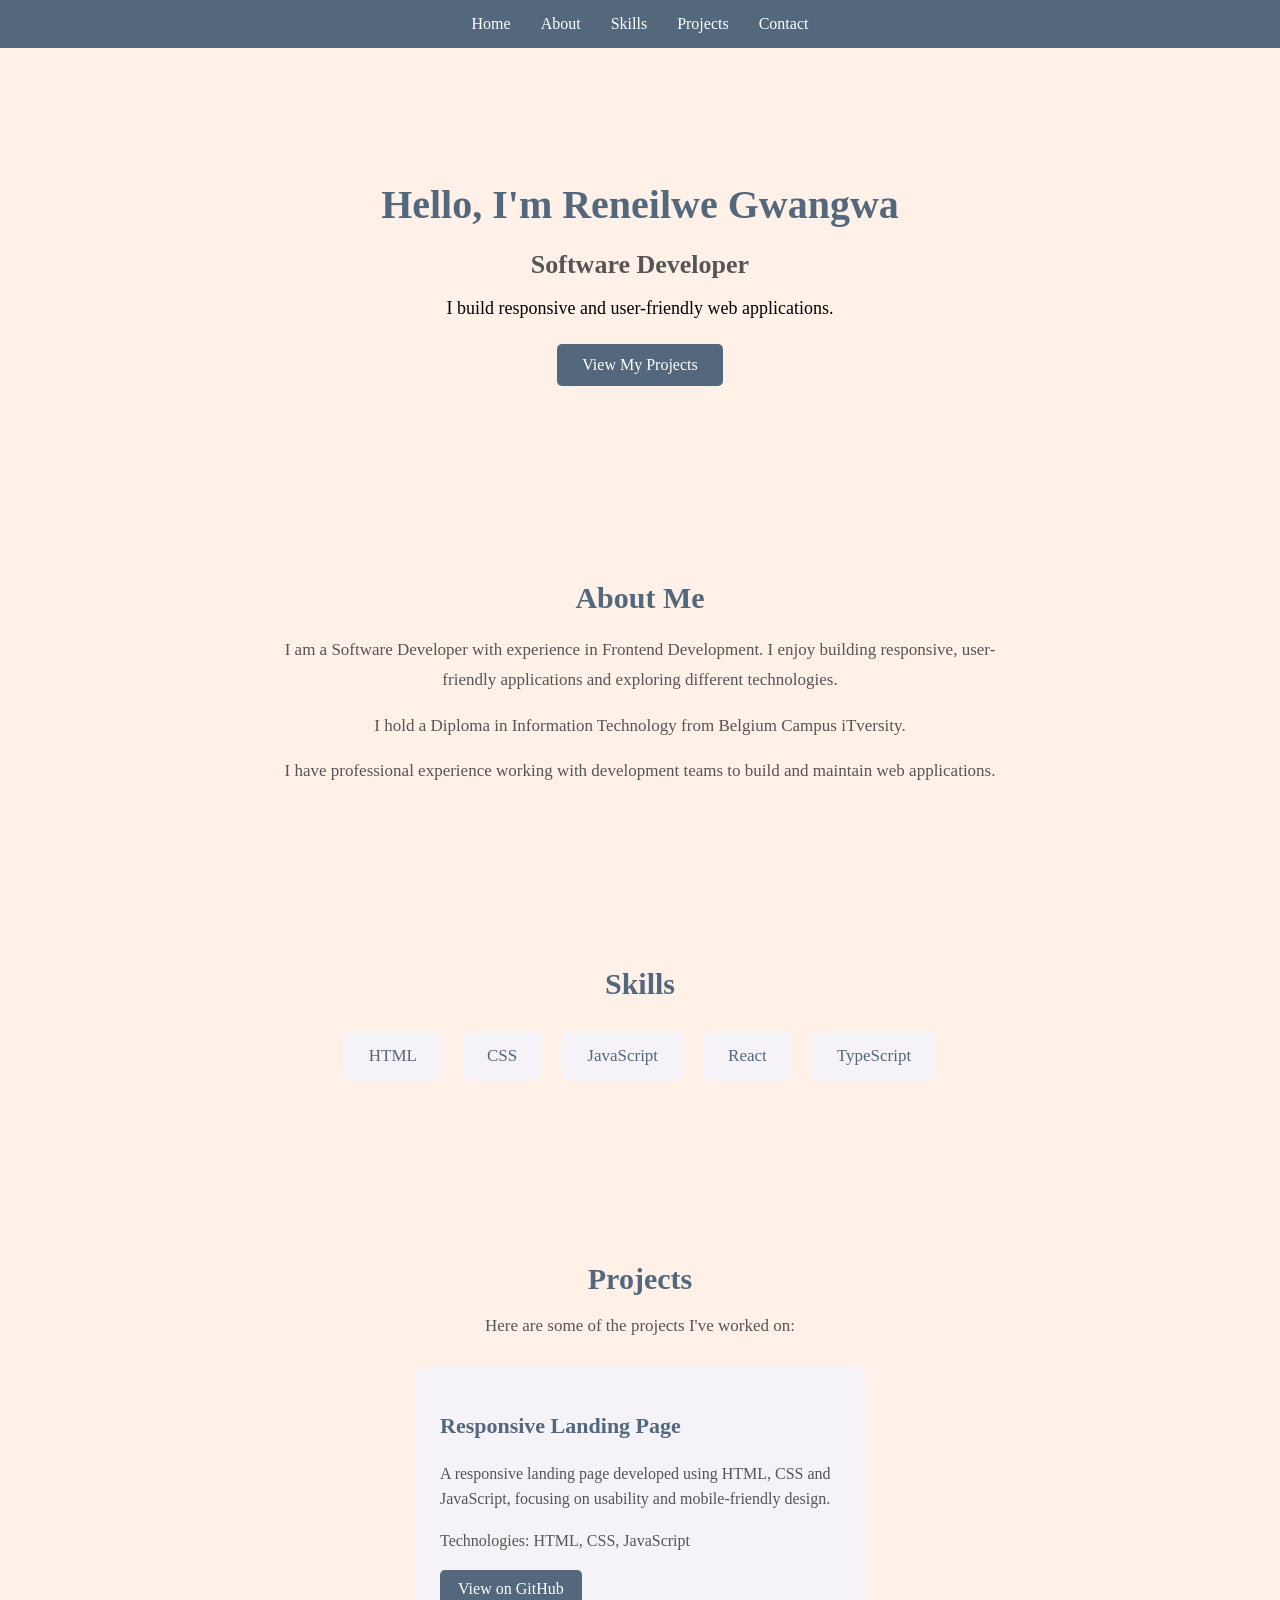
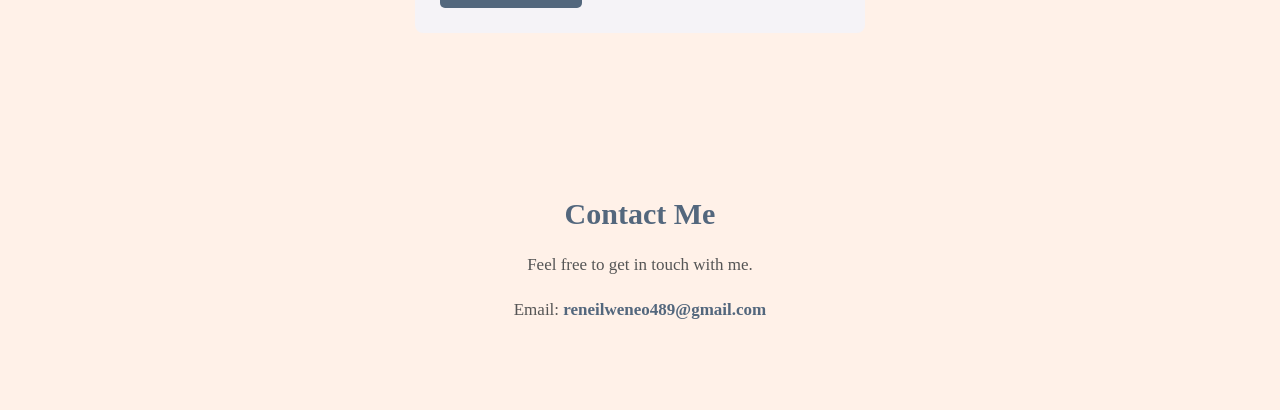
==== Task 2 - Personal Portfolio/index.html @ 22d988f8 "add four web development projects" ====
<!DOCTYPE html>
<html lang="en">
<head>
    <meta charset="UTF-8">
    <meta name="viewport" content="width=device-width, initial-scale=1.0">
    <link rel="stylesheet" href="style.css">
    <title>Reneilwe Neo Gwangwa | Software Developer</title>
</head>
<body>
    <header>
        <nav>
            <button class="menu-toggle" aria-label="Open navigation menu" aria-expanded="false">
                ☰
            </button>

            <ul class="nav-links">
                <li><a href="#home">Home</a></li>
                <li><a href="#about">About</a></li>
                <li><a href="#skills">Skills</a></li>
                <li><a href="#projects">Projects</a></li>
                <li><a href="#contact">Contact</a></li>
            </ul>
        </nav>
    </header>
    <section id="home">
        <h1>Hello, I'm Reneilwe Gwangwa</h1>
        <h2>Software Developer</h2>
        <p>I build responsive and user-friendly web applications.</p>
        <a href="#projects">View My Projects</a>
    </section>
    <section id="about">
        <h2>About Me</h2>
        <p>
            I am a Software Developer with experience in Frontend Development.
            I enjoy building responsive, user-friendly applications
            and exploring different technologies.
        </p>
        <p>
            I hold a Diploma in Information Technology from Belgium Campus iTversity.
        </p>
        <p>
            I have professional experience working with development teams
            to build and maintain web applications.
        </p>
    </section>
    <section id="skills">
        <h2>Skills</h2>
        <ul>
            <li>HTML</li>
            <li>CSS</li>
            <li>JavaScript</li>
            <li>React</li>
            <li>TypeScript</li>
        </ul>
    </section>
    <section id="projects">
        <h2>Projects</h2>
        <p>Here are some of the projects I've worked on:</p>
        <div class="project-container">
            <div class="project-card">
                <h3>Responsive Landing Page</h3>
                <p>
                    A responsive landing page developed using HTML,
                    CSS and JavaScript, focusing on usability and
                    mobile-friendly design.
                </p>
                <p>Technologies: HTML, CSS, JavaScript</p>
                <a href="https://github.com/Reneilwe001/responsive-landing-page" target="_blank" rel="noopener noreferrer">
                    View on GitHub
                </a>
            </div>
        </div>
    </section>
    <section id="contact">
        <h2>Contact Me</h2>
        <p>Feel free to get in touch with me.</p>
        <p>
            Email:
            <a href="mailto:reneilweneo489@gmail.com">
                reneilweneo489@gmail.com
            </a>
        </p>
    </section>
    <button id="back-to-top" aria-label="Back to top">
        ↑
    </button>
    <script src="script.js"></script>
</body>
</html>
---- Task 2 - Personal Portfolio/style.css ----
body {
    background-color: #FFF1E8;
    margin: 0;
}

/* Navigation */
header {
    background-color: #53677D;
    padding: 15px 0;
}

nav ul {
    list-style: none;
    display: flex;
    justify-content: center;
    gap: 30px;
    margin: 0;
    padding: 0;
}

nav ul li a {
    color: white;
    text-decoration: none;
    font-size: 16px;
    transition: color 0.3s ease;
}

nav ul li a:hover {
    color: #D9C7E8;
}

/* Mobile Navigation Button */
.menu-toggle {
    display: none;
    background: none;
    border: none;
    color: white;
    font-size: 28px;
    cursor: pointer;
}

/* Home Section */
#home {
    text-align: center;
    padding: 100px 20px;
    transition: background-color 0.3s ease, transform 0.3s ease;
}

#home a:hover {
    background-color: #3F5063;
    transform: translateY(-3px);
}

#home h1 {
    font-size: 40px;
    color: #53677D;
    margin-bottom: 10px;
}

#home h2 {
    font-size: 26px;
    color: #555;
    margin-bottom: 15px;
}

#home p {
    font-size: 18px;
    margin-bottom: 25px;
}

#home a {
    display: inline-block;
    background-color: #53677D;
    color: white;
    text-decoration: none;
    padding: 12px 25px;
    border-radius: 5px;
}

/* About Section */
#about {
    text-align: center;
    padding: 70px 20px;
}

#about h2 {
    color: #53677D;
    font-size: 30px;
    margin-bottom: 20px;
}

#about p {
    color: #555;
    font-size: 17px;
    line-height: 1.8;
    max-width: 750px;
    margin: 0 auto 15px;
}

/* Skills Section */
#skills {
    text-align: center;
    padding: 70px 20px;
}

#skills h2 {
    color: #53677D;
    font-size: 30px;
    margin-bottom: 30px;
}

#skills ul {
    list-style: none;
    display: flex;
    justify-content: center;
    flex-wrap: wrap;
    gap: 20px;
    padding: 0;
}

#skills li {
    background-color: #F5F3F7;
    color: #53677D;
    padding: 15px 25px;
    border-radius: 8px;
    font-size: 17px;
}

/* Projects Section */
#projects {
    text-align: center;
    padding: 70px 20px;
}

#projects h2 {
    color: #53677D;
    font-size: 30px;
    margin-bottom: 20px;
}

#projects > p {
    color: #555;
    font-size: 17px;
    margin-bottom: 30px;
}

.project-container {
    display: flex;
    justify-content: center;
    flex-wrap: wrap;
    gap: 25px;
}

.project-card {
    background-color: #F5F3F7;
    padding: 25px;
    border-radius: 8px;
    max-width: 400px;
    text-align: left;
    transition: transform 0.3s ease, box-shadow 0.3s ease;
}

.project-card:hover {
    transform: translateY(-5px);
    box-shadow: 0 8px 20px rgba(83, 103, 125, 0.15);
}

.project-card h3 {
    color: #53677D;
    font-size: 22px;
}

.project-card p {
    color: #555;
    line-height: 1.6;
}

.project-card a {
    display: inline-block;
    background-color: #53677D;
    color: white;
    text-decoration: none;
    padding: 10px 18px;
    border-radius: 5px;
    transition: background-color 0.3s ease, transform 0.3s ease;
}

.project-card a:hover {
    background-color: #3F5063;
    transform: translateY(-3px);
}

/* Contact Section */
#contact {
    text-align: center;
    padding: 70px 20px;
}

#contact h2 {
    color: #53677D;
    font-size: 30px;
    margin-bottom: 20px;
}

#contact p {
    color: #555;
    font-size: 17px;
    line-height: 1.6;
}

#contact a {
    color: #53677D;
    text-decoration: none;
    font-weight: bold;
    transition: color 0.3s ease;
}

#contact a:hover {
    color: #9B7EAD;
}

/* Back-to-Top Button */
#back-to-top {
    display: none;
    position: fixed;
    bottom: 25px;
    right: 25px;
    background-color: #53677D;
    color: white;
    border: none;
    border-radius: 50%;
    width: 45px;
    height: 45px;
    font-size: 24px;
    cursor: pointer;
    z-index: 1000;
}

/* Responsive Design */

/* Tablets and smaller screens */
@media (max-width: 768px) {
    nav {
        position: relative;
    }

    nav ul {
        gap: 15px;
    }

    nav ul li a {
        font-size: 14px;
    }

    #home {
        padding: 70px 15px;
    }

    #home h1 {
        font-size: 32px;
    }

    #home h2 {
        font-size: 22px;
    }

    #home p {
        font-size: 16px;
    }

    #about {
        padding: 50px 15px;
    }

    #about h2 {
        font-size: 26px;
    }

    #about p {
        font-size: 16px;
    }

    #skills {
        padding: 50px 15px;
    }

    #skills h2 {
        font-size: 26px;
    }

    #skills ul {
        gap: 12px;
    }

    #skills li {
        font-size: 15px;
        padding: 12px 18px;
    }

    #projects {
        padding: 50px 15px;
    }

    #projects h2 {
        font-size: 26px;
    }

    .project-container {
        gap: 20px;
    }

    .project-card {
        width: 100%;
        box-sizing: border-box;
    }

    #contact {
        padding: 50px 15px;
    }

    #contact h2 {
        font-size: 26px;
    }

    #contact p {
        font-size: 16px;
    }

    .menu-toggle {
        display: block;
        margin-left: 20px;
        margin-right: auto;
    }

    .nav-links {
        display: none;
        flex-direction: column;
        align-items: center;
        gap: 20px;
        padding: 20px;
        position: absolute;
        top: 100%;
        left: 0;
        width: 100%;
        box-sizing: border-box;
        background-color: #53677D;
        z-index: 1000;
    }

    .nav-links.active {
        display: flex;
    }
}
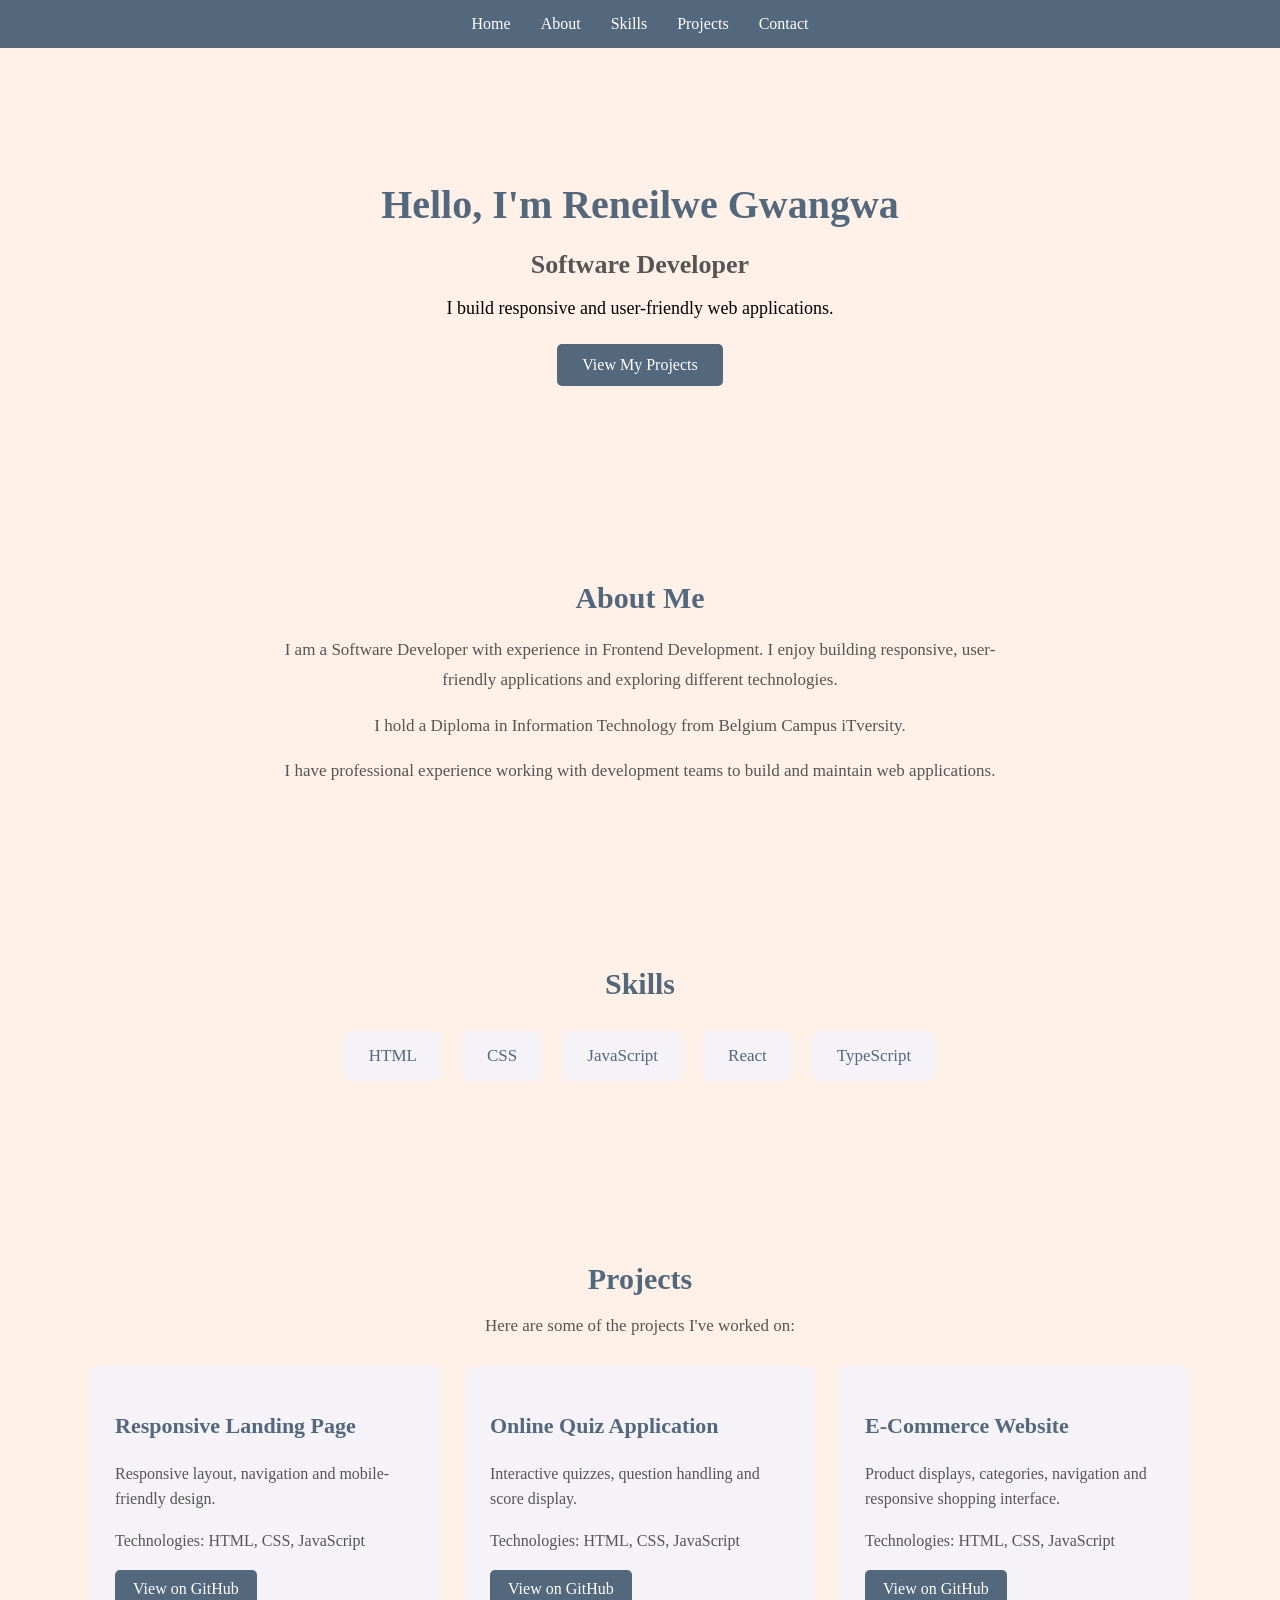
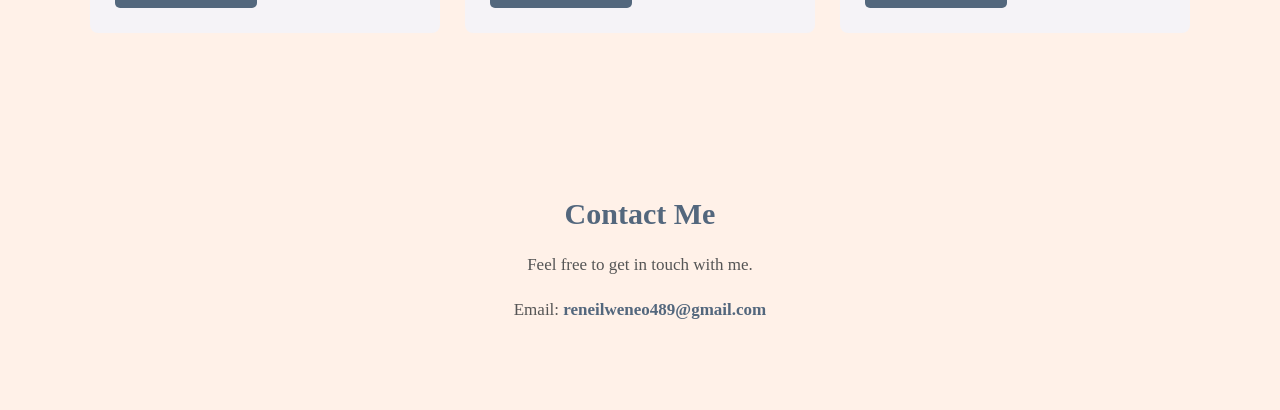
==== commit a93e631f: "update task 2 and task 5" ====
--- a/Task 2 - Personal Portfolio/index.html
+++ b/Task 2 - Personal Portfolio/index.html
@@ -59,13 +59,25 @@
         <div class="project-container">
             <div class="project-card">
                 <h3>Responsive Landing Page</h3>
-                <p>
-                    A responsive landing page developed using HTML,
-                    CSS and JavaScript, focusing on usability and
-                    mobile-friendly design.
-                </p>
+                <p>Responsive layout, navigation and mobile-friendly design.</p>
                 <p>Technologies: HTML, CSS, JavaScript</p>
-                <a href="https://github.com/Reneilwe001/responsive-landing-page" target="_blank" rel="noopener noreferrer">
+                <a href="https://github.com/Reneilwe001/Web_Development_Internship/tree/main/Task%201%20-%20Responsive%20Landing%20Page" target="_blank" rel="noopener noreferrer">
+                    View on GitHub
+                </a>
+            </div>
+            <div class="project-card">
+                <h3>Online Quiz Application</h3>
+                <p>Interactive quizzes, question handling and score display.</p>
+                <p>Technologies: HTML, CSS, JavaScript</p>
+                <a href="https://github.com/Reneilwe001/Web_Development_Internship/tree/main/Task%204%20-%20Online%20Quiz%20Application" target="_blank" rel="noopener noreferrer">
+                    View on GitHub
+                </a>
+            </div>
+            <div class="project-card">
+                <h3>E-Commerce Website</h3>
+                <p>Product displays, categories, navigation and responsive shopping interface.</p>
+                <p>Technologies: HTML, CSS, JavaScript</p>
+                <a href="https://github.com/Reneilwe001/Web_Development_Internship/tree/main/Task%205%20-%20E-Commerce%20Website" target="_blank" rel="noopener noreferrer">
                     View on GitHub
                 </a>
             </div>
--- a/Task 2 - Personal Portfolio/style.css
+++ b/Task 2 - Personal Portfolio/style.css
@@ -1,3 +1,7 @@
+* {
+    box-sizing: border-box;
+}
+
 body {
     background-color: #FFF1E8;
     margin: 0;
@@ -145,10 +149,11 @@
 }
 
 .project-container {
-    display: flex;
-    justify-content: center;
-    flex-wrap: wrap;
+    display: grid;
+    grid-template-columns: repeat(auto-fit, minmax(260px, 1fr));
     gap: 25px;
+    max-width: 1100px;
+    margin: 0 auto;
 }
 
 .project-card {
@@ -306,12 +311,15 @@
     }
 
     .project-container {
-        gap: 20px;
+        grid-template-columns: 1fr;
+        justify-content: center;
+        justify-items: center;
+        width: 100%;
     }
 
     .project-card {
         width: 100%;
-        box-sizing: border-box;
+        min-width: 0;
     }
 
     #contact {
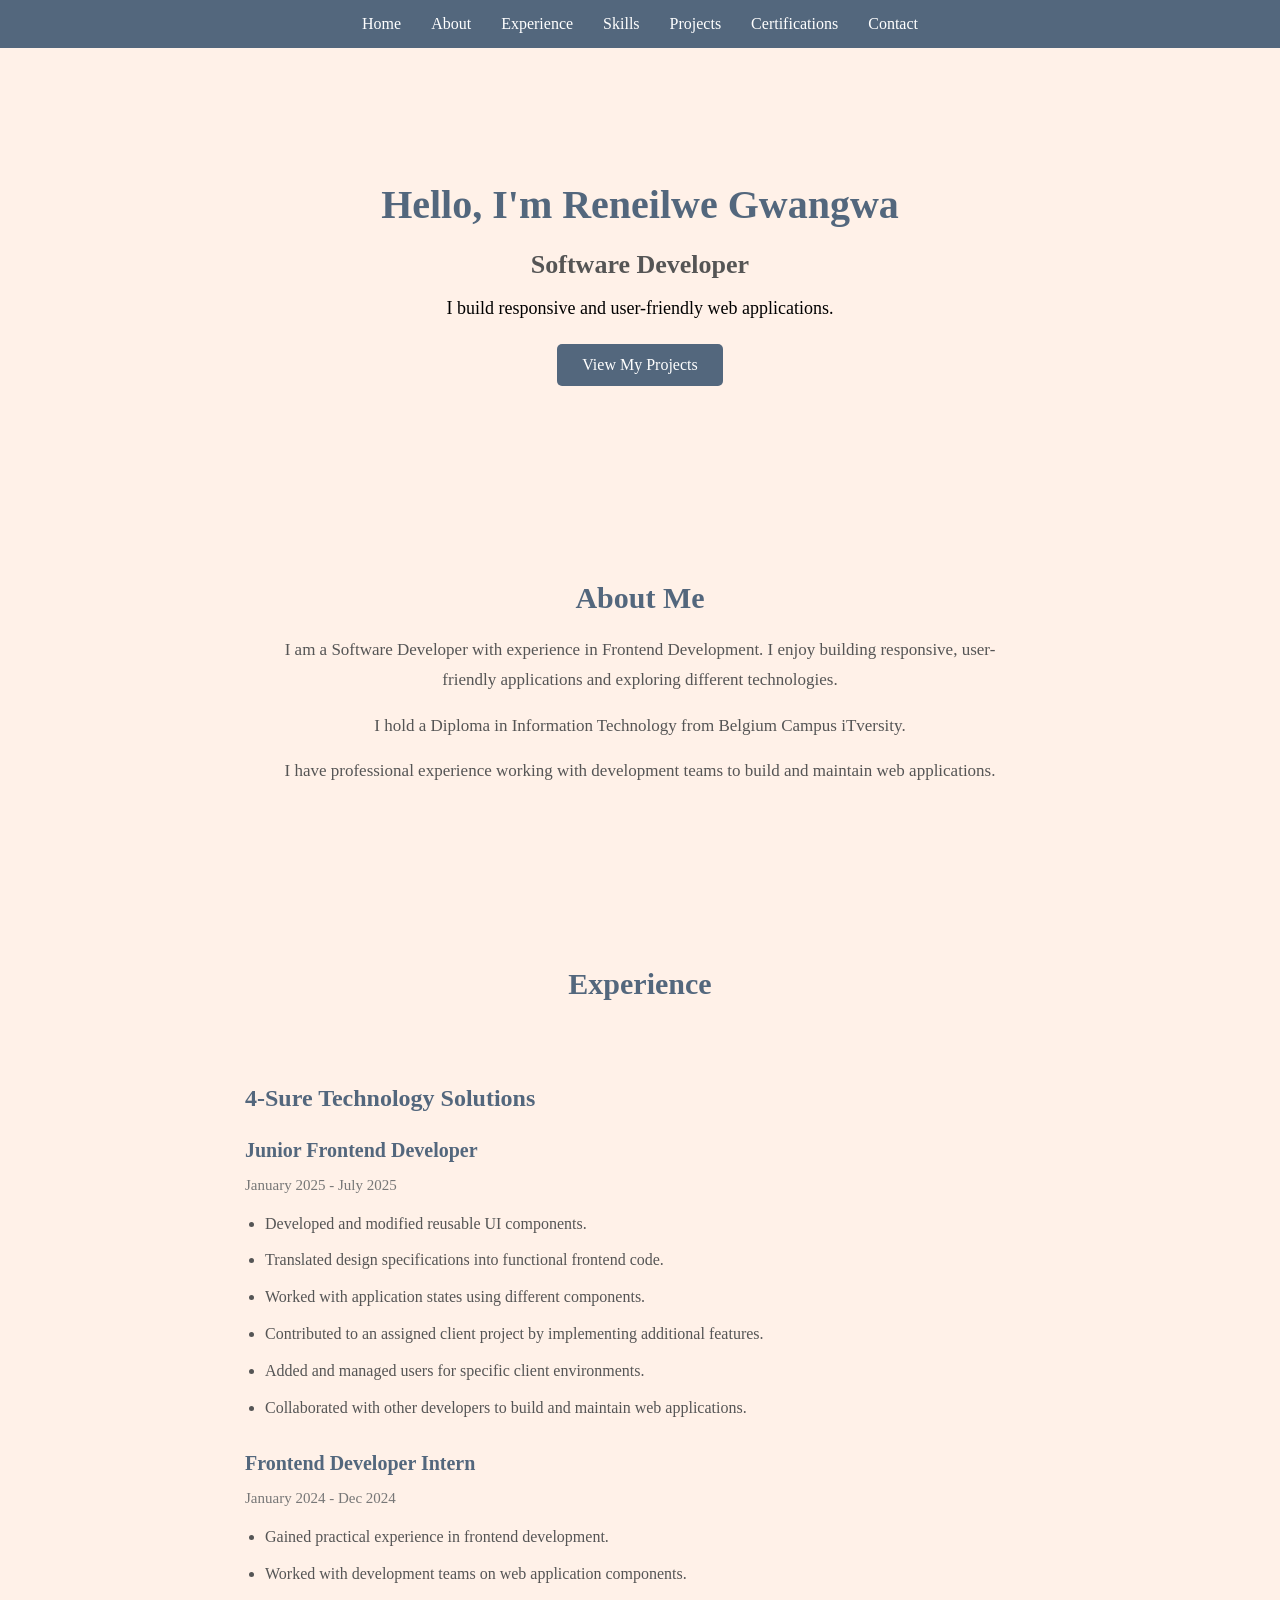
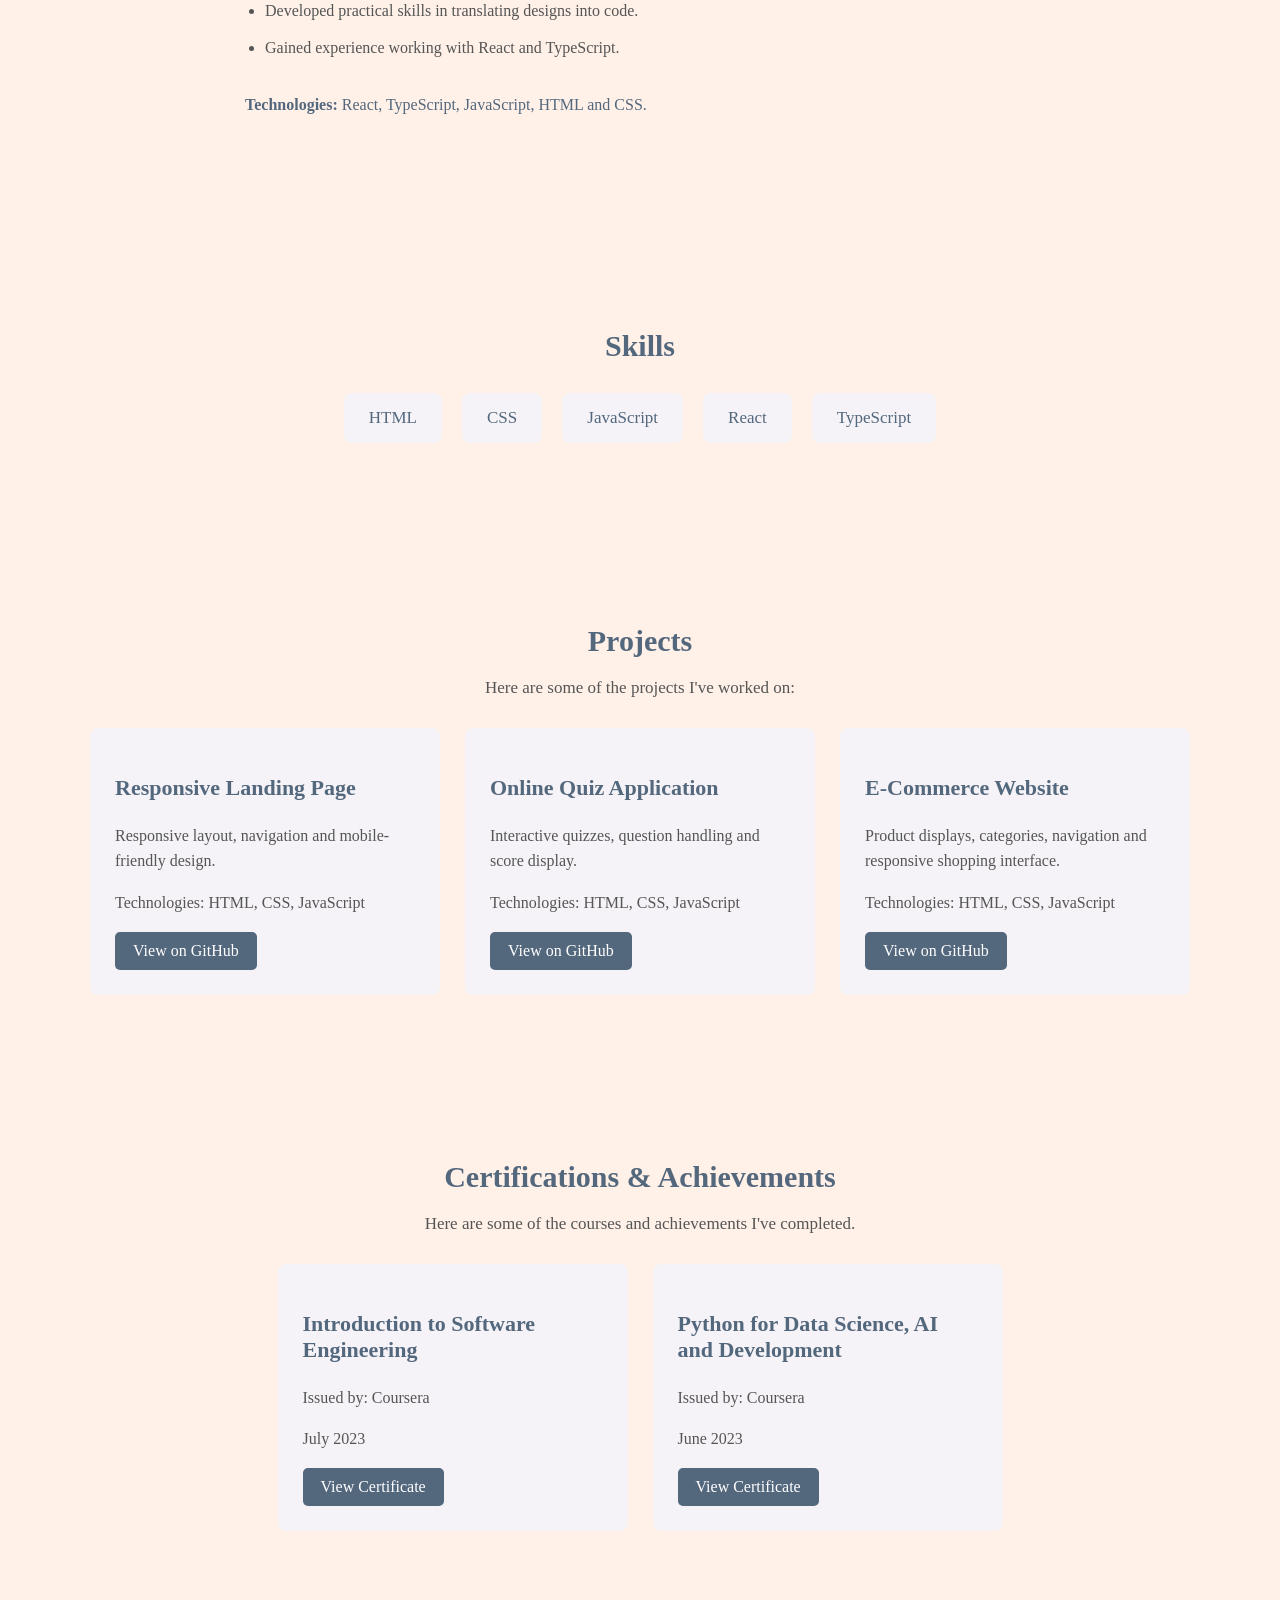
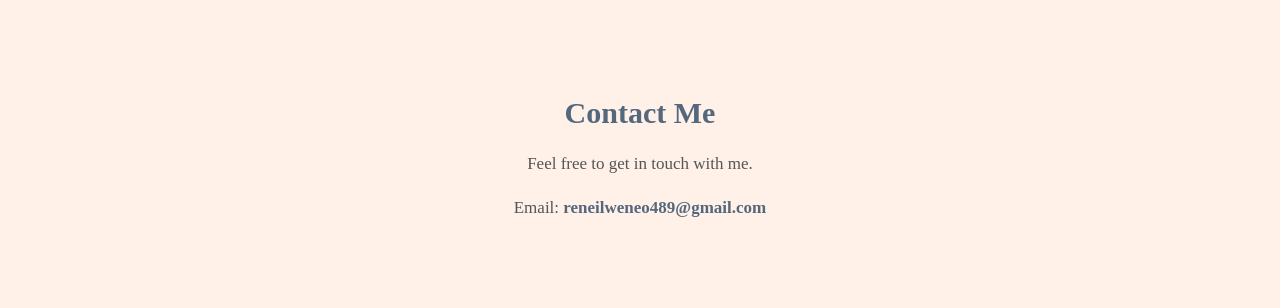
==== commit 04dca021: "added certificates section" ====
--- a/Task 2 - Personal Portfolio/index.html
+++ b/Task 2 - Personal Portfolio/index.html
@@ -16,8 +16,10 @@
             <ul class="nav-links">
                 <li><a href="#home">Home</a></li>
                 <li><a href="#about">About</a></li>
+                <li><a href="#experience">Experience</a></li>
                 <li><a href="#skills">Skills</a></li>
                 <li><a href="#projects">Projects</a></li>
+                <li><a href="#certifications">Certifications</a></li>
                 <li><a href="#contact">Contact</a></li>
             </ul>
         </nav>
@@ -42,6 +44,37 @@
             I have professional experience working with development teams
             to build and maintain web applications.
         </p>
+    </section>
+    <section id="experience">
+        <h2>Experience</h2>
+        <div class="experience-card">
+            <h3>4-Sure Technology Solutions</h3>
+            <div class="job">
+                <h4>Junior Frontend Developer</h4>
+                <p class="job-duration">January 2025 - July 2025</p>
+                <ul>
+                    <li>Developed and modified reusable UI components.</li>
+                    <li>Translated design specifications into functional frontend code.</li>
+                    <li>Worked with application states using different components.</li>
+                    <li>Contributed to an assigned client project by implementing additional features.</li>
+                    <li>Added and managed users for specific client environments.</li>
+                    <li>Collaborated with other developers to build and maintain web applications.</li>
+                </ul>
+            </div>
+            <div class="job">
+                <h4>Frontend Developer Intern</h4>
+                <p class="job-duration">January 2024 - Dec 2024</p>
+                <ul>
+                    <li>Gained practical experience in frontend development.</li>
+                    <li>Worked with development teams on web application components.</li>
+                    <li>Developed practical skills in translating designs into code.</li>
+                    <li>Gained experience working with React and TypeScript.</li>
+                </ul>
+            </div>
+            <p class="technologies">
+                <strong>Technologies:</strong> React, TypeScript, JavaScript, HTML and CSS.
+            </p>
+        </div>
     </section>
     <section id="skills">
         <h2>Skills</h2>
@@ -83,6 +116,31 @@
             </div>
         </div>
     </section>
+    <section id="certifications">
+        <h2>Certifications & Achievements</h2>
+        <p>Here are some of the courses and achievements I've completed.</p>
+
+        <div class="certification-container">
+
+            <div class="certification-card">
+                <h3>Introduction to Software Engineering</h3>
+                <p>Issued by: Coursera</p>
+                <p>July 2023</p>
+                <a href="certificates/Software Engineering Certificate.pdf" target="_blank">
+                    View Certificate
+                </a>
+            </div>
+
+            <div class="certification-card">
+                <h3>Python for Data Science, AI and Development</h3>
+                <p>Issued by: Coursera</p>
+                <p>June 2023</p>
+                <a href="certificates/Python for Data Science & AI.pdf" target="_blank">
+                    View Certificate
+                </a>
+            </div>
+        </div>
+    </section>
     <section id="contact">
         <h2>Contact Me</h2>
         <p>Feel free to get in touch with me.</p>
--- a/Task 2 - Personal Portfolio/style.css
+++ b/Task 2 - Personal Portfolio/style.css
@@ -101,6 +101,65 @@
     margin: 0 auto 15px;
 }
 
+/* Experience Section */
+#experience {
+    text-align: center;
+    padding: 70px 20px;
+}
+
+#experience h2 {
+    color: #53677D;
+    font-size: 30px;
+    margin-bottom: 30px;
+}
+
+.experience-card {
+    max-width: 850px;
+    margin: 0 auto;
+    padding: 30px;
+    border-radius: 8px;
+    text-align: left;
+}
+
+.experience-card h3 {
+    color: #53677D;
+    font-size: 24px;
+    margin-bottom: 25px;
+}
+
+.job {
+    margin-bottom: 30px;
+}
+
+.job h4 {
+    color: #53677D;
+    font-size: 20px;
+    margin-bottom: 8px;
+}
+
+.job-duration {
+    color: #777;
+    font-size: 15px;
+    margin-bottom: 15px;
+}
+
+.job ul {
+    padding-left: 20px;
+}
+
+.job li {
+    color: #555;
+    font-size: 16px;
+    line-height: 1.8;
+    margin-bottom: 8px;
+}
+
+.technologies {
+    color: #53677D;
+    font-size: 16px;
+    line-height: 1.6;
+}
+
 /* Skills Section */
 #skills {
     text-align: center;
@@ -191,6 +250,71 @@
 }
 
 .project-card a:hover {
+    background-color: #3F5063;
+    transform: translateY(-3px);
+}
+
+/* Certifications Section */
+#certifications {
+    text-align: center;
+    padding: 70px 20px;
+}
+
+#certifications h2 {
+    color: #53677D;
+    font-size: 30px;
+    margin-bottom: 20px;
+}
+
+#certifications > p {
+    color: #555;
+    font-size: 17px;
+    margin-bottom: 30px;
+}
+
+.certification-container {
+    display: grid;
+    grid-template-columns: repeat(auto-fit, minmax(260px, 350px));
+    justify-content: center;
+    gap: 25px;
+    max-width: 1100px;
+    margin: 0 auto;
+}
+
+.certification-card {
+    background-color: #F5F3F7;
+    padding: 25px;
+    border-radius: 8px;
+    text-align: left;
+    transition: transform 0.3s ease, box-shadow 0.3s ease;
+}
+
+.certification-card:hover {
+    transform: translateY(-5px);
+    box-shadow: 0 8px 20px rgba(83, 103, 125, 0.15);
+}
+
+.certification-card h3 {
+    color: #53677D;
+    font-size: 22px;
+}
+
+.certification-card p {
+    color: #555;
+    line-height: 1.6;
+}
+
+.certification-card a {
+    display: inline-block;
+    background-color: #53677D;
+    color: white;
+    text-decoration: none;
+    padding: 10px 18px;
+    border-radius: 5px;
+    transition: background-color 0.3s ease, transform 0.3s ease;
+}
+
+.certification-card a:hover {
     background-color: #3F5063;
     transform: translateY(-3px);
 }
@@ -285,6 +409,30 @@
         font-size: 16px;
     }
 
+    #experience {
+        padding: 50px 15px;
+    }
+
+    #experience h2 {
+        font-size: 26px;
+    }
+
+    .experience-card {
+        padding: 20px;
+    }
+
+    .experience-card h3 {
+        font-size: 21px;
+    }
+
+    .job h4 {
+        font-size: 18px;
+    }
+
+    .job li {
+        font-size: 15px;
+    }
+
     #skills {
         padding: 50px 15px;
     }
@@ -318,6 +466,26 @@
     }
 
     .project-card {
+        width: 100%;
+        min-width: 0;
+    }
+
+    #certifications {
+        padding: 50px 15px;
+    }
+
+    #certifications h2 {
+        font-size: 26px;
+    }
+
+    .certification-container {
+        grid-template-columns: 1fr;
+        justify-content: center;
+        justify-items: center;
+        width: 100%;
+    }
+
+    .certification-card {
         width: 100%;
         min-width: 0;
     }
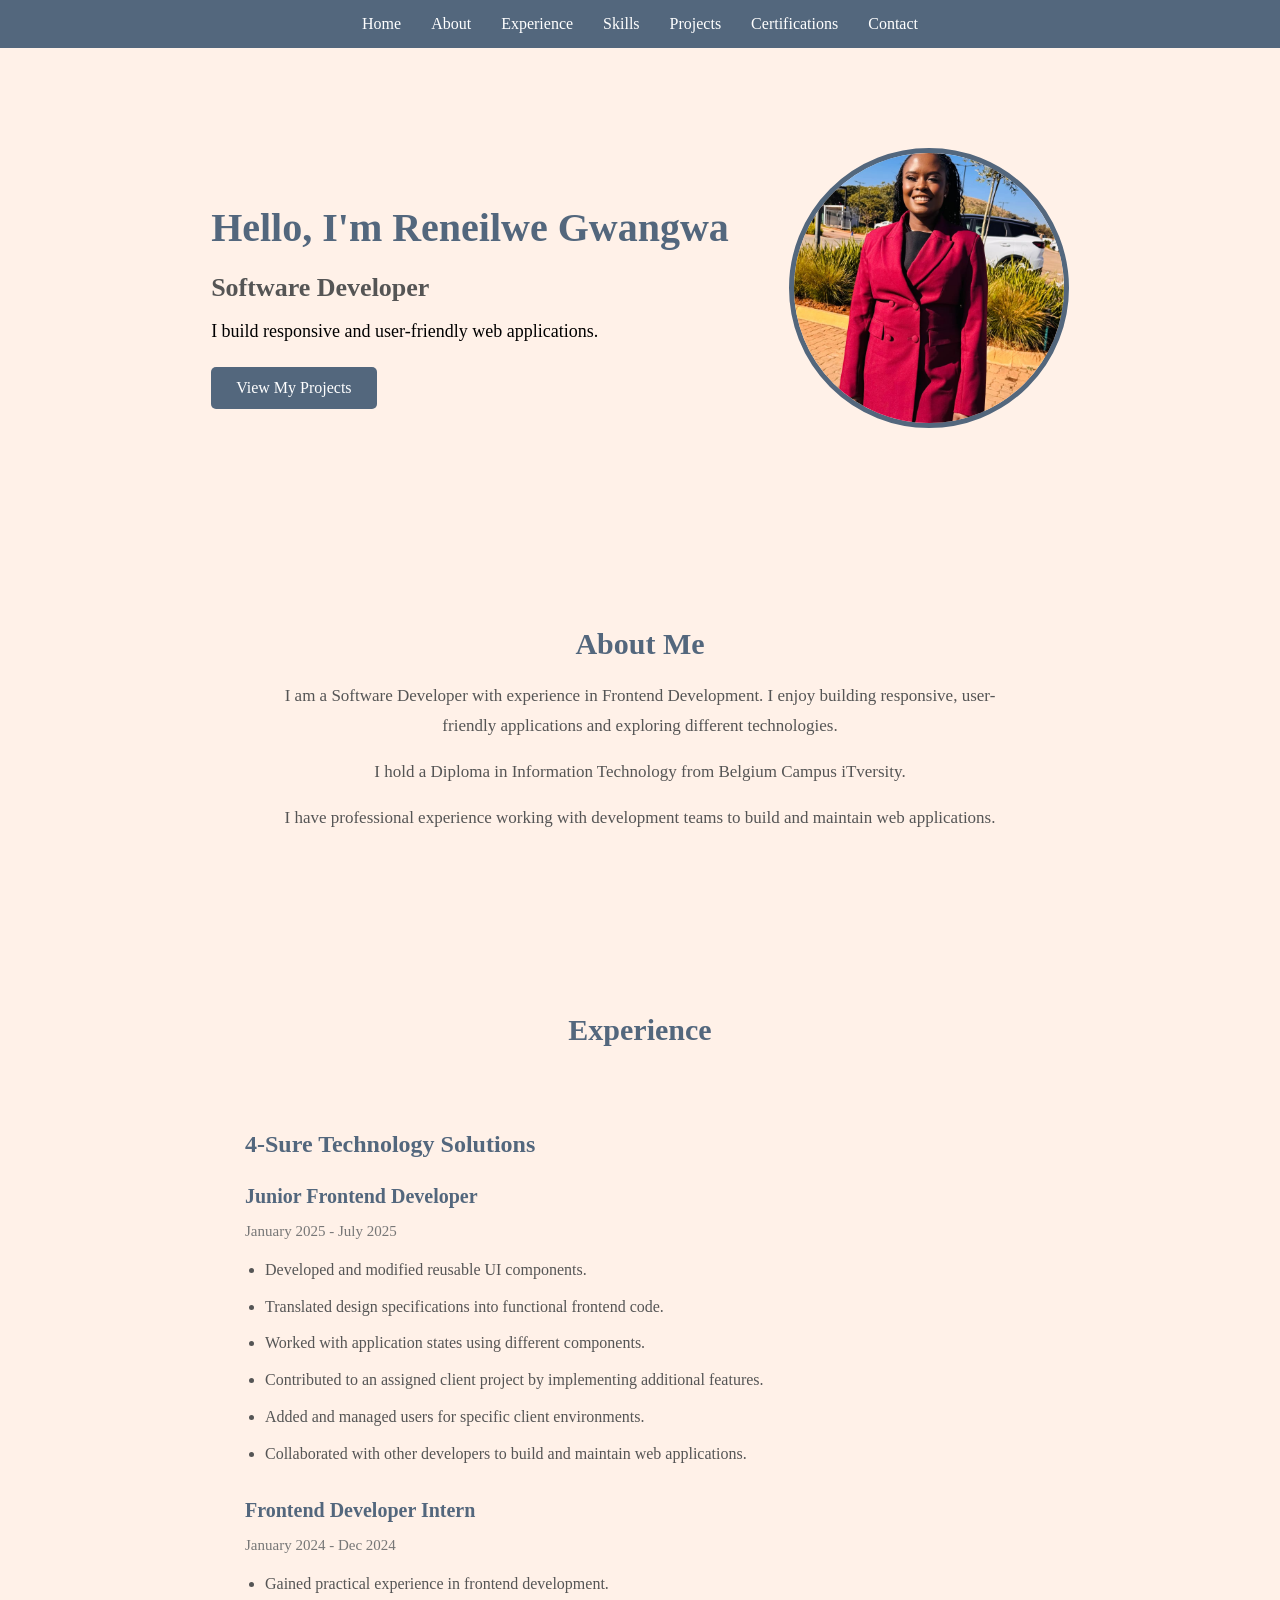
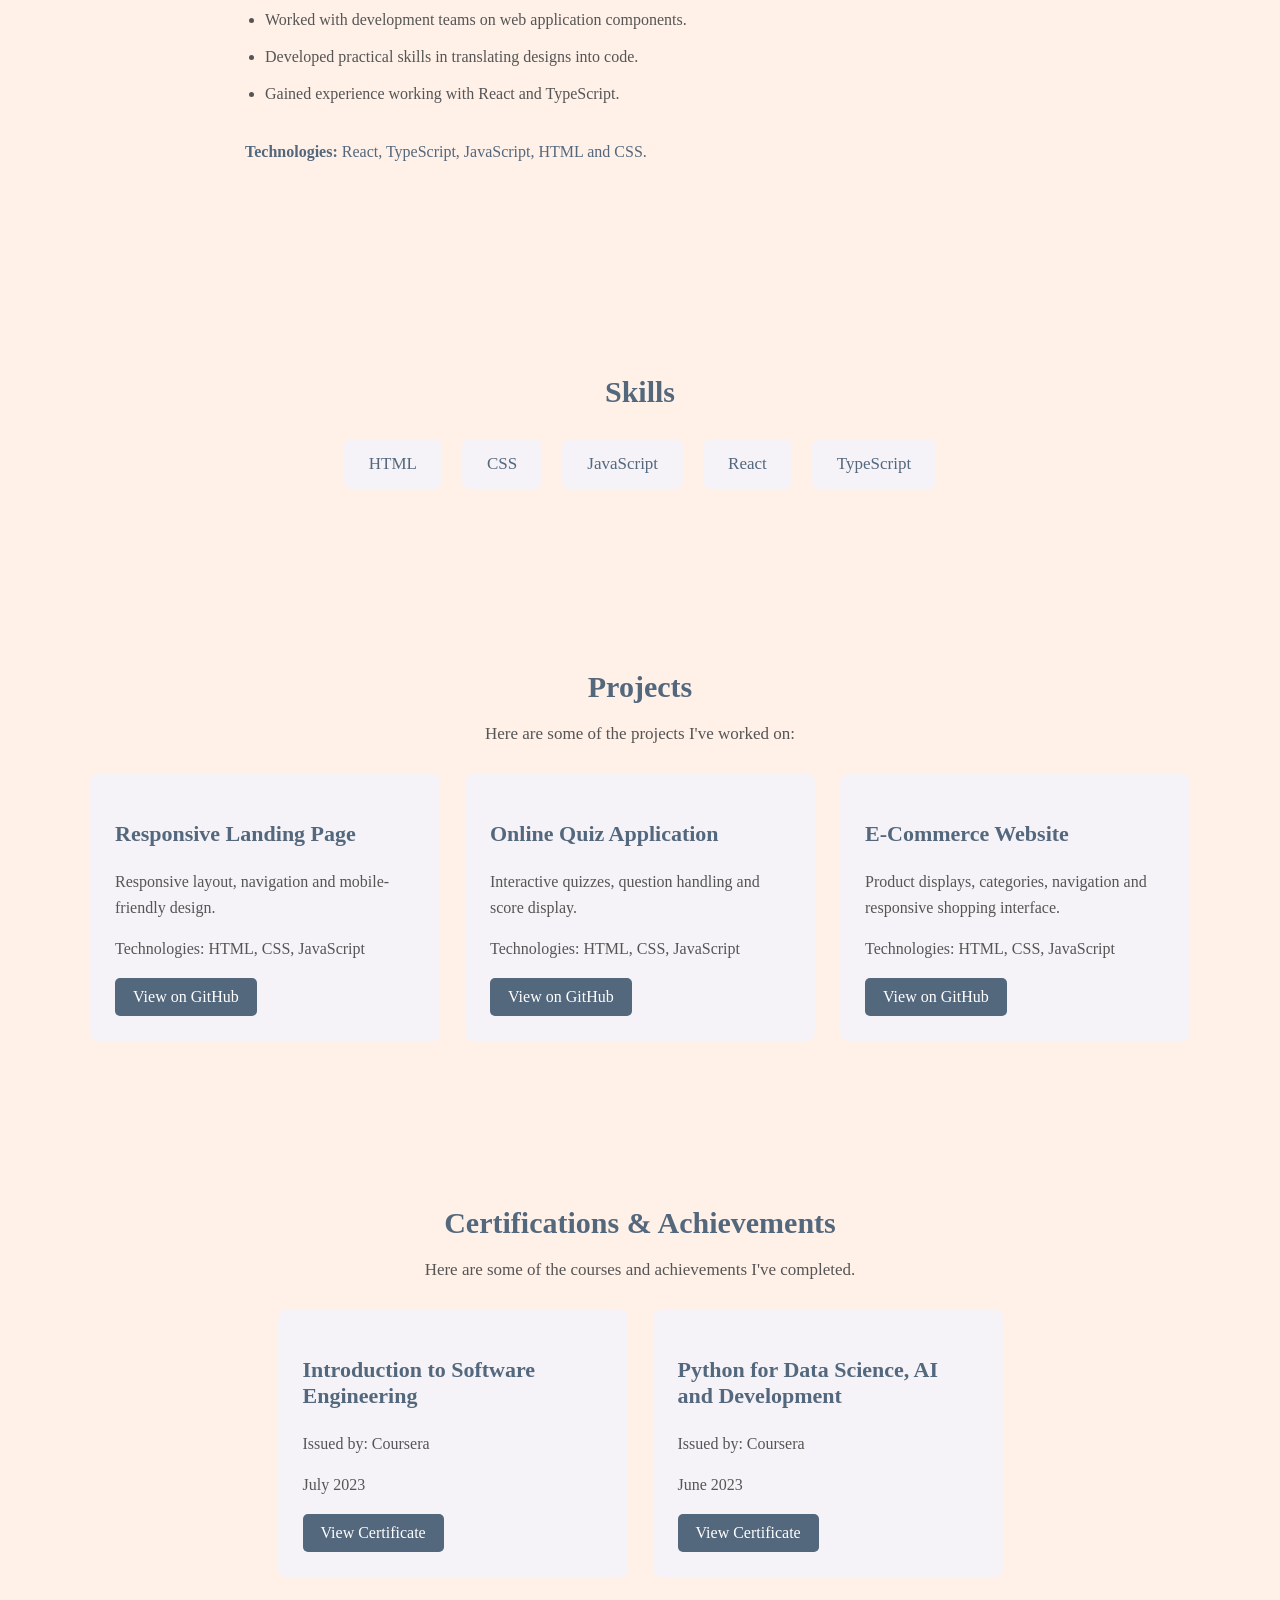
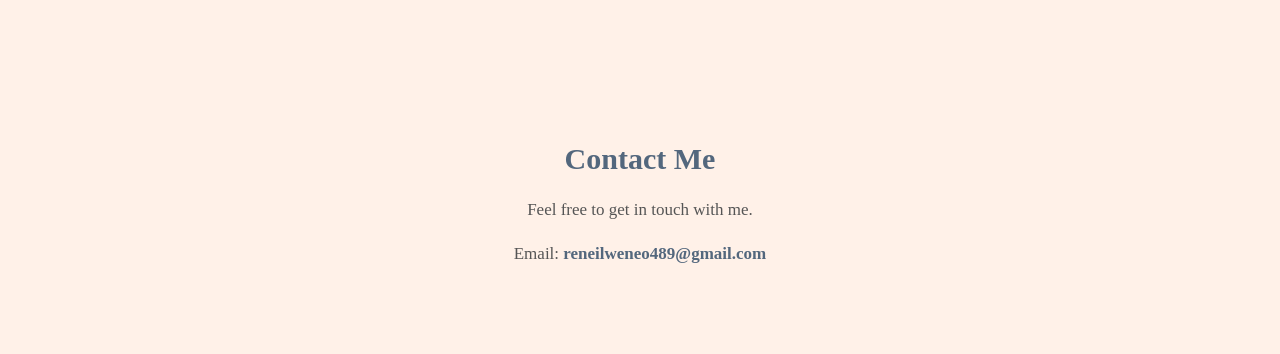
==== commit 38a7135a: "added prioile image, and screenshots" ====
--- a/Task 2 - Personal Portfolio/index.html
+++ b/Task 2 - Personal Portfolio/index.html
@@ -25,10 +25,20 @@
         </nav>
     </header>
     <section id="home">
-        <h1>Hello, I'm Reneilwe Gwangwa</h1>
-        <h2>Software Developer</h2>
-        <p>I build responsive and user-friendly web applications.</p>
-        <a href="#projects">View My Projects</a>
+        <div class="home-container">
+
+            <div class="home-content">
+                <h1>Hello, I'm Reneilwe Gwangwa</h1>
+                <h2>Software Developer</h2>
+                <p>I build responsive and user-friendly web applications.</p>
+                <a href="#projects">View My Projects</a>
+            </div>
+
+            <div class="home-image">
+                <img src="images/Neo.jpg" alt="Profile photo">
+            </div>
+
+        </div>
     </section>
     <section id="about">
         <h2>About Me</h2>
--- a/Task 2 - Personal Portfolio/style.css
+++ b/Task 2 - Personal Portfolio/style.css
@@ -54,6 +54,27 @@
     background-color: #3F5063;
     transform: translateY(-3px);
 }
+
+.home-container {
+        display: flex;
+        align-items: center;
+        justify-content: center;
+        gap: 60px;
+        max-width: 1100px;
+        margin: 0 auto;
+    }
+
+    .home-content {
+        text-align: left;
+    }
+
+    .home-image img {
+        width: 280px;
+        height: 280px;
+        object-fit: cover;
+        border-radius: 50%;
+        border: 5px solid #53677D;
+    }
 
 #home h1 {
     font-size: 40px;
@@ -397,6 +418,25 @@
         font-size: 16px;
     }
 
+    .home-container {
+        flex-direction: column-reverse;
+        gap: 25px;
+        text-align: center;
+    }
+
+    .home-content {
+        text-align: center;
+    }
+
+    .home-image {
+        flex: 0 0 auto;
+    }
+
+    .home-image img {
+        width: 180px;
+        height: 180px;
+    }
+
     #about {
         padding: 50px 15px;
     }
